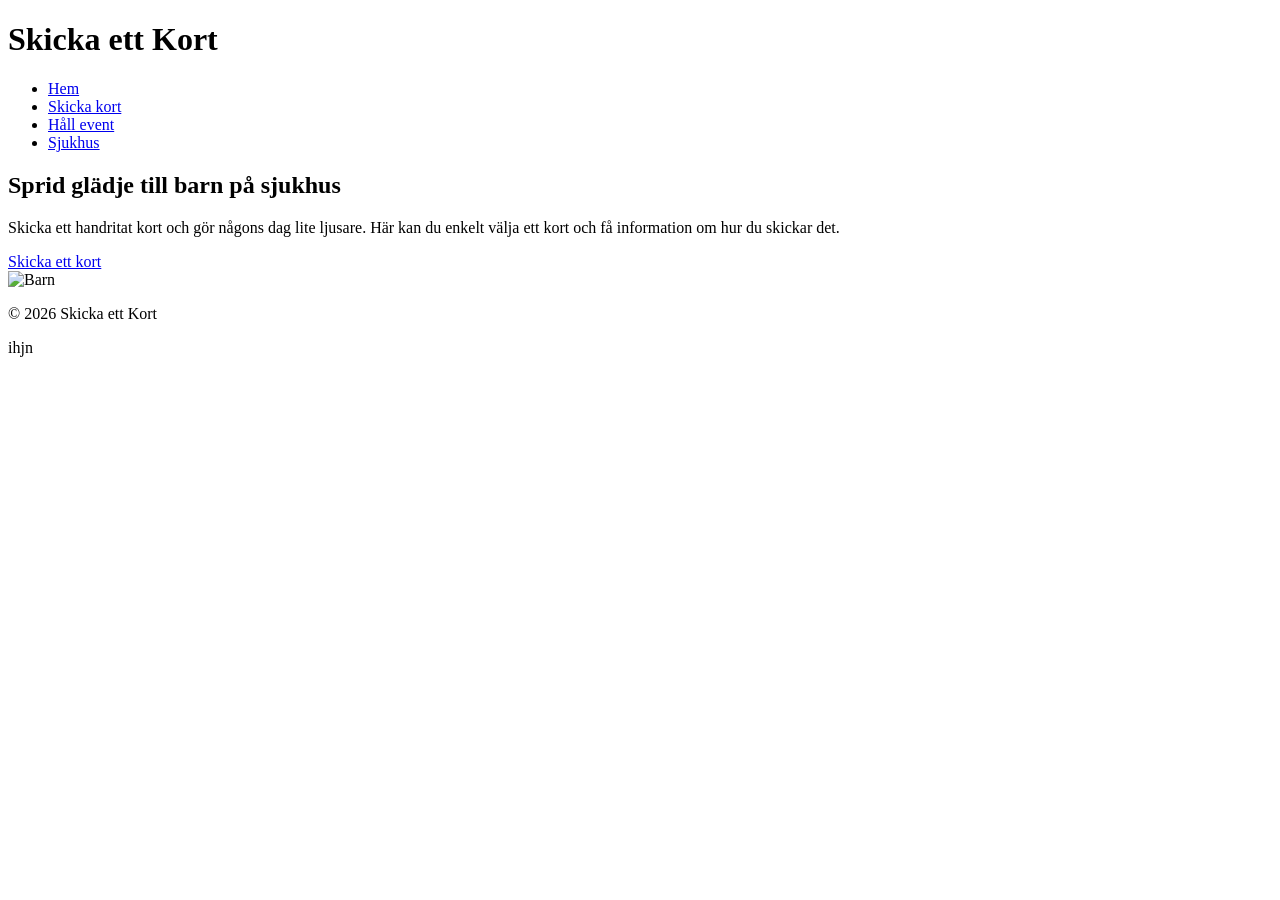
==== index.html @ e262022a "Början Nu har jag börjat skriva kod i index.html" ====
<!DOCTYPE html>
<html lang="sv">
<head>
    <meta charset="UTF-8">
    <meta name="viewport" content="width=device-width, initial-scale=1.0">
    <title>Skicka ett Kort</title>
    <link rel="stylesheet" href="css/style.css">
</head>

<body>

    <!-- HEADER -->
    <header class="header">
        <div class="container header-container">
            <h1 class="logo">Skicka ett Kort</h1>

            <nav>
                <ul class="nav-list">
                    <li><a href="index.html">Hem</a></li>
                    <li><a href="skicka.html">Skicka kort</a></li>
                    <li><a href="event.html">Håll event</a></li>
                    <li><a href="sjukhus.html">Sjukhus</a></li>
                </ul>
            </nav>
        </div>
    </header>

    <!-- HUVUDDEL -->
    <section class="hero">
        <div class="container hero-grid">

            <!-- TEXT -->
            <div class="hero-text">
                <h2>Sprid glädje till barn på sjukhus</h2>
                <p>
                    Skicka ett handritat kort och gör någons dag lite ljusare.
                    Här kan du enkelt välja ett kort och få information om hur du skickar det.
                </p>
                <a href="skicka.html" class="btn">Skicka ett kort</a>
            </div>

            <div class="huvud-image">
                <img src="img/children.jpg" alt="Barn">
            </div>

        </div>
    </section>

    <!-- INFO -->
    <section class="info">
        <div class="container info-grid">

       <!-- Kod för kort 1, 2 och 3 här -->
        </div>
    </section>

    <!-- FOOTER -->
    <footer class="footer">
        <div class="container">
            <p>© 2026 Skicka ett Kort</p>
            <p>ihjn</p>
        </div>
    </footer>

</body>
</html>
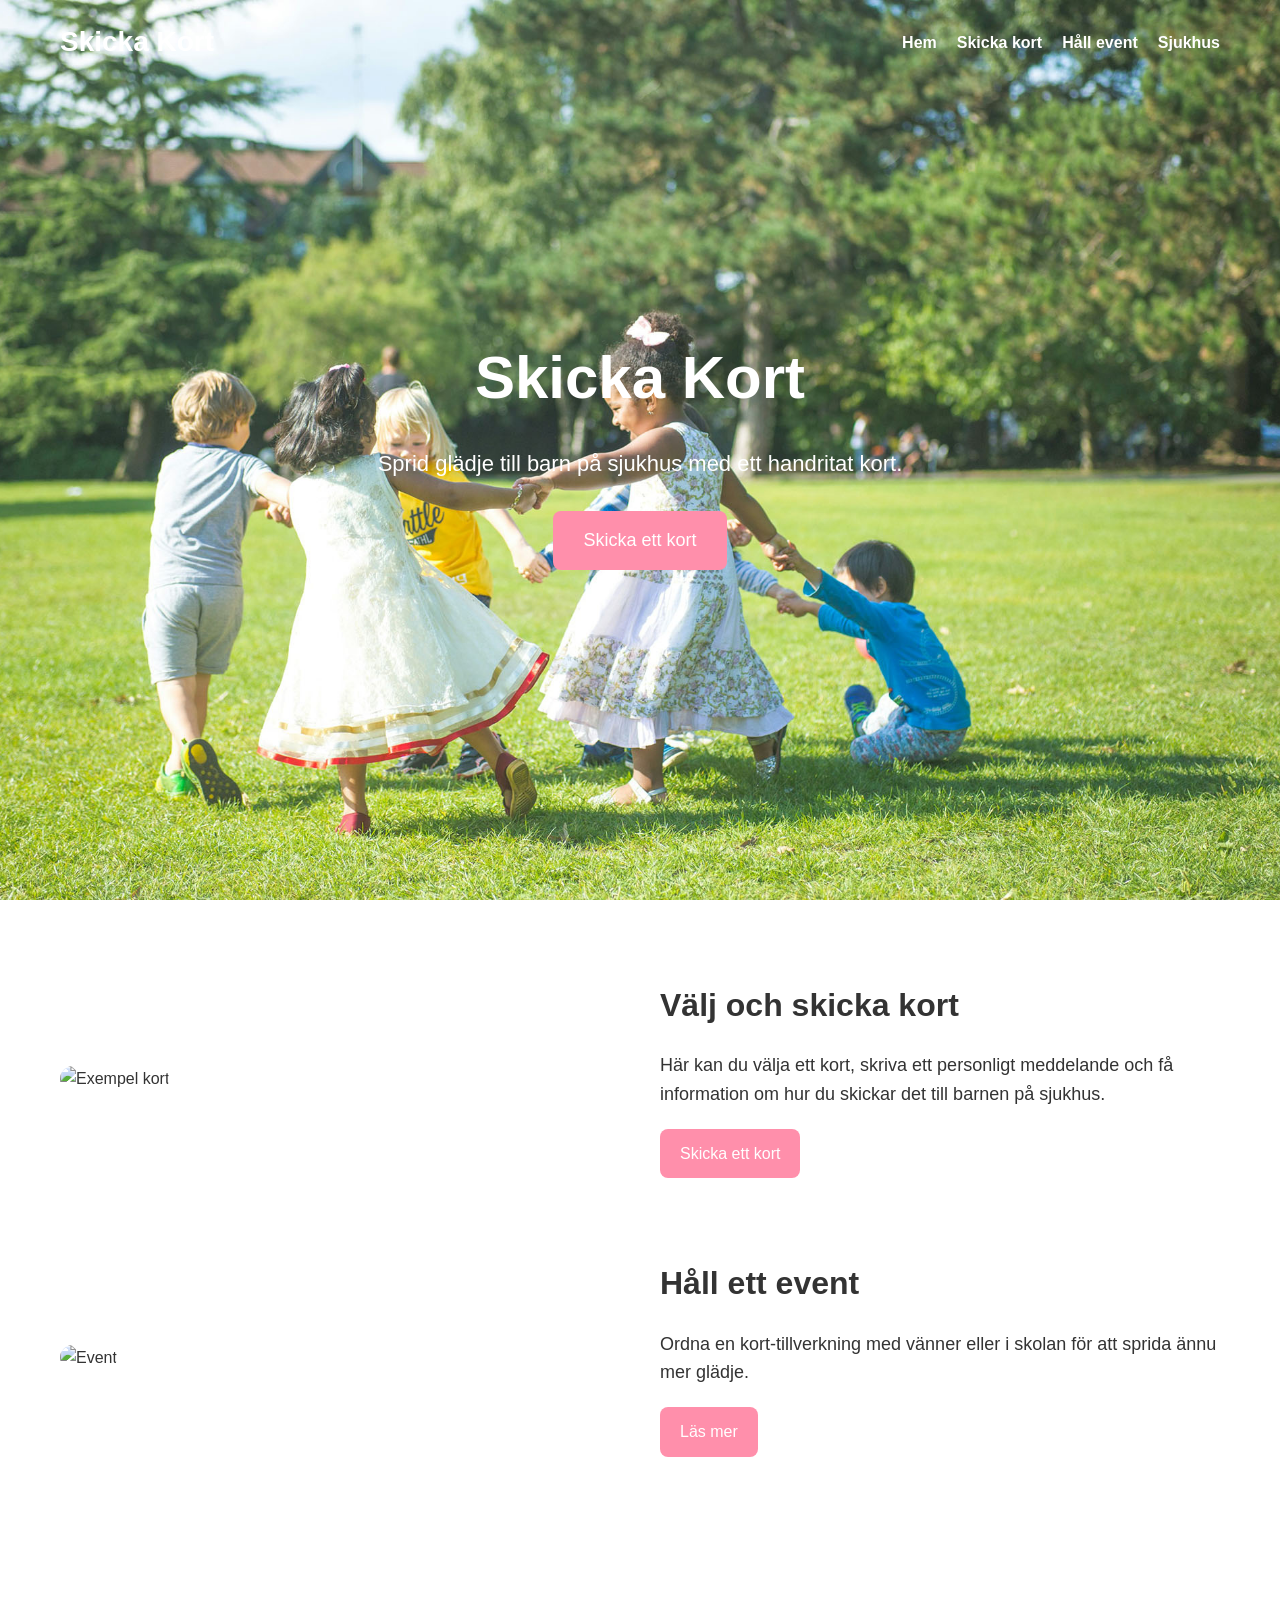
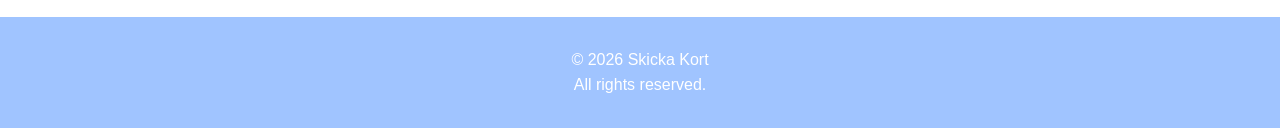
==== commit 5d614964: "Lesson #6" ====
--- a/index.html
+++ b/index.html
@@ -3,17 +3,15 @@
 <head>
     <meta charset="UTF-8">
     <meta name="viewport" content="width=device-width, initial-scale=1.0">
-    <title>Skicka ett Kort</title>
+    <title>Skicka Kort</title>
     <link rel="stylesheet" href="css/style.css">
 </head>
-
 <body>
 
-    <!-- HEADER -->
+    <!-- Header -->
     <header class="header">
         <div class="container header-container">
-            <h1 class="logo">Skicka ett Kort</h1>
-
+            <h1 class="logo">Skicka Kort</h1>
             <nav>
                 <ul class="nav-list">
                     <li><a href="index.html">Hem</a></li>
@@ -25,40 +23,50 @@
         </div>
     </header>
 
-    <!-- HUVUDDEL -->
-    <section class="hero">
-        <div class="container hero-grid">
+    <!-- Huvuddel skärm -->
+    <section class="huvud-fullscreen">
+        <div class="huvud-content">
+            <h2>Skicka Kort</h2>
+            <p>Sprid glädje till barn på sjukhus med ett handritat kort.</p>
+            <a href="skicka.html" class="btn">Skicka ett kort</a>
+        </div>
+    </section>
 
-            <!-- TEXT -->
-            <div class="hero-text">
-                <h2>Sprid glädje till barn på sjukhus</h2>
+    <!-- Content -->
+    <section class="content-section">
+        <div class="container content-grid">
+            <div class="content-image">
+                <img src="img/" alt="Exempel kort">
+            </div>
+            <div class="content-text">
+                <h3>Välj och skicka kort</h3>
                 <p>
-                    Skicka ett handritat kort och gör någons dag lite ljusare.
-                    Här kan du enkelt välja ett kort och få information om hur du skickar det.
+                    Här kan du välja ett kort, skriva ett personligt meddelande och få information om hur du skickar det till barnen på sjukhus.
                 </p>
                 <a href="skicka.html" class="btn">Skicka ett kort</a>
             </div>
+        </div>
 
-            <div class="huvud-image">
-                <img src="img/children.jpg" alt="Barn">
+        <div class="container content-grid reverse">
+            <div class="content-image">
+                <img src="img/" alt="Event">
+                <img src="img/" alt="" class="Shape">
             </div>
-
+            <div class="content-text">
+                <h3>Håll ett event</h3>
+                <p>
+                    Ordna en kort-tillverkning med vänner eller i skolan för att sprida ännu mer glädje.
+                </p>
+                <a href="event.html" class="btn">Läs mer</a>
+            </div>
         </div>
     </section>
 
-    <!-- INFO -->
-    <section class="info">
-        <div class="container info-grid">
-
-       <!-- Kod för kort 1, 2 och 3 här -->
-        </div>
-    </section>
-
-    <!-- FOOTER -->
+    <!-- Footer -->
     <footer class="footer">
         <div class="container">
-            <p>© 2026 Skicka ett Kort</p>
-            <p>ihjn</p>
+            <p>© 2026 Skicka Kort</p>
+            <p>All rights reserved.</p>
         </div>
     </footer>
 
--- a/css/style.css
+++ b/css/style.css
@@ -0,0 +1,176 @@
+/* Färger */
+:root {
+    --primary: #ff8fab;
+    --secondary: #a0c4ff;
+    --light: #f8f9fa;
+    --dark: #333;
+    --white: #ffffff;
+}
+
+* {
+    margin: 0;
+    padding: 0;
+    box-sizing: border-box;
+}
+
+body {
+    font-family: Arial, Helvetica, sans-serif;
+    background-color: var(--light);
+    color: var(--dark);
+    line-height: 1.6;
+}
+
+.container {
+    max-width: 1200px;
+    margin: auto;
+    padding: 0 20px;
+}
+
+/* Header */
+.header {
+    background: transparent;
+    padding: 20px 0;
+    position: absolute;
+    width: 100%;
+    z-index: 100;
+    top: 0;
+}
+
+.header-container {
+    display: flex;
+    justify-content: space-between;
+    align-items: center;
+}
+
+.logo {
+    font-size: 28px;
+    font-weight: bold;
+    color: var(--white);
+}
+
+.nav-list {
+    display: flex;
+    list-style: none;
+    gap: 20px;
+}
+
+.nav-list a {
+    text-decoration: none;
+    color: var(--white);
+    font-weight: bold;
+}
+
+/* Fullskärm */
+.huvud-fullscreen {
+    height: 100vh; /* fills whole screen */
+
+    background-image: url("../img/children.jpg");
+    background-size: cover;      
+    background-position: center; 
+    background-repeat: no-repeat;
+
+    display: flex;
+    justify-content: center;
+    align-items: center;
+    text-align: center;
+
+    position: relative;
+}
+
+.huvud-content h2 {
+    font-size: 60px;
+    color: var(--white);
+    margin-bottom: 20px;
+}
+
+.huvud-content p {
+    font-size: 22px;
+    color: var(--white);
+    margin-bottom: 30px;
+}
+
+.huvud-fullscreen .btn {
+    padding: 15px 30px;
+    font-size: 18px;
+}
+
+/* Ide for former */
+.shape {
+    position: absolute;
+    z-index: 1;
+}
+.shape1 { top: 10%; left: 5%; width: 100px; opacity: 0.5; }
+.shape2 { bottom: 5%; right: 10%; width: 150px; opacity: 0.5; }
+
+/* Content */
+.content-section {
+    background: var(--white);
+    padding: 80px 0;
+}
+
+.content-grid {
+    display: grid;
+    grid-template-columns: 1fr 1fr;
+    align-items: center;
+    gap: 40px;
+    margin-bottom: 80px;
+}
+
+.content-grid.reverse {
+    grid-template-columns: 1fr 1fr;
+}
+
+.content-image {
+    position: relative;
+}
+
+.content-image img {
+    width: 100%;
+    border-radius: 20px;
+}
+
+/* Form bredvid bilderna */
+.decor {
+    position: absolute;
+    top: -20px;
+    left: -20px;
+    width: 50px;
+    opacity: 0.5;
+}
+
+.content-text h3 {
+    font-size: 32px;
+    margin-bottom: 20px;
+}
+
+.content-text p {
+    font-size: 18px;
+    margin-bottom: 20px;
+}
+
+/* Knapp */
+.btn {
+    display: inline-block;
+    background: var(--primary);
+    color: white;
+    padding: 12px 20px;
+    text-decoration: none;
+    border-radius: 8px;
+}
+
+/* Footer */
+.footer {
+    background: var(--secondary);
+    padding: 30px;
+    text-align: center;
+    color: var(--white);
+}
+
+/* Responsiv */
+ (max-width: 768px) {
+    .huvud-content h2 { font-size: 36px; }
+    .huvud-content p { font-size: 16px; }
+    .content-grid { grid-template-columns: 1fr; text-align: center; }
+    .content-grid.reverse { grid-template-columns: 1fr; }
+    .content-text h3 { font-size: 24px; }
+}
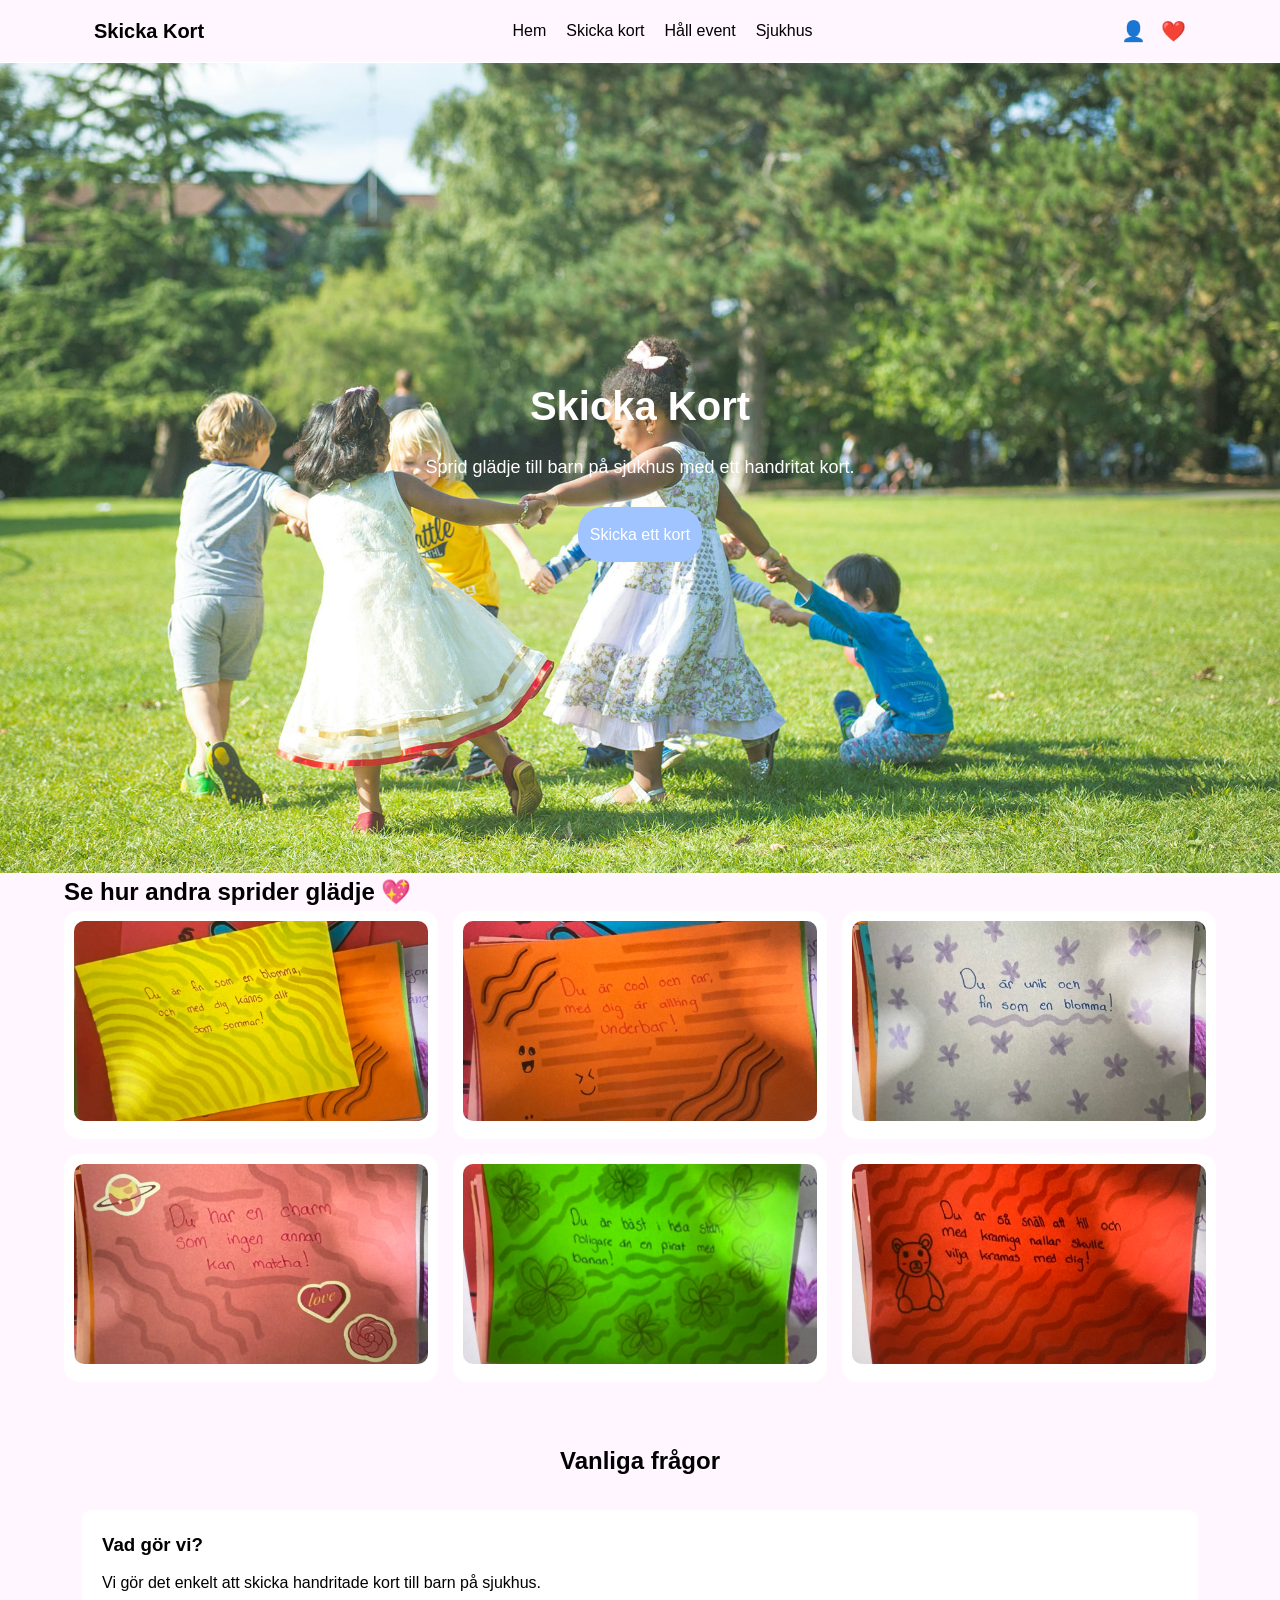
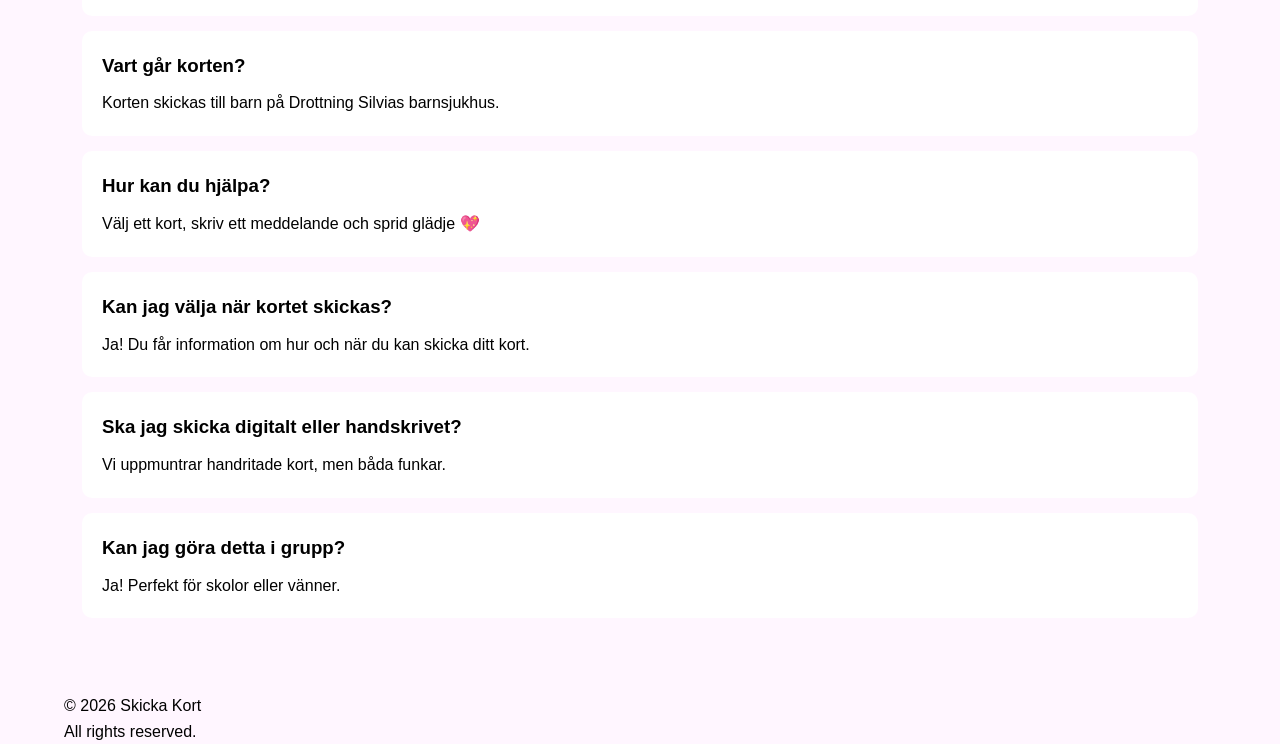
==== commit 5f48d558: "OM1 Lördag Del1 - Skriver om hela css, spelades in på video som ska sedan bifogas i dokumentationen." ====
--- a/index.html
+++ b/index.html
@@ -9,19 +9,30 @@
 <body>
 
     <!-- Header -->
-    <header class="header">
-        <div class="container header-container">
-            <h1 class="logo">Skicka Kort</h1>
-            <nav>
-                <ul class="nav-list">
-                    <li><a href="index.html">Hem</a></li>
-                    <li><a href="skicka.html">Skicka kort</a></li>
-                    <li><a href="event.html">Håll event</a></li>
-                    <li><a href="sjukhus.html">Sjukhus</a></li>
-                </ul>
-            </nav>
+<header class="header">
+    <div class="container header-container">
+
+        <!-- Logo -->
+        <h1 class="logo">Skicka Kort</h1>
+
+        <!-- NAV Mitten -->
+        <nav class="nav-center">
+            <ul class="nav-list">
+                <li><a href="index.html">Hem</a></li>
+                <li><a href="skicka.html">Skicka kort</a></li>
+                <li><a href="event.html">Håll event</a></li>
+                <li><a href="sjukhus.html">Sjukhus</a></li>
+            </ul>
+        </nav>
+
+        <!-- Ikoner på höger -->
+        <div class="nav-icons">
+            <span>👤</span>
+            <span>❤️</span>
         </div>
-    </header>
+
+    </div>
+</header>
 
     <!-- Huvuddel skärm -->
     <section class="huvud-fullscreen">
@@ -32,35 +43,86 @@
         </div>
     </section>
 
-    <!-- Content -->
-    <section class="content-section">
-        <div class="container content-grid">
-            <div class="content-image">
-                <img src="img/" alt="Exempel kort">
+   <!-- Inspiration Kort (från andra) -->
+<section class="inspiration">
+
+    <div class="container">
+        <h2>Se hur andra sprider glädje 💖</h2>
+
+        <div class="inspiration-grid">
+
+            <div class="inspo-card">
+                <img src="img/RIFLEK1.jpeg" alt="Kort 1">
             </div>
-            <div class="content-text">
-                <h3>Välj och skicka kort</h3>
-                <p>
-                    Här kan du välja ett kort, skriva ett personligt meddelande och få information om hur du skickar det till barnen på sjukhus.
-                </p>
-                <a href="skicka.html" class="btn">Skicka ett kort</a>
+
+            <div class="inspo-card">
+                <img src="img/RIFLEK2.jpeg" alt="Kort 2">
             </div>
+
+            <div class="inspo-card">
+                <img src="img/RIFLEK3.jpeg" alt="Kort 3">
+            </div>
+
+            <div class="inspo-card">
+                <img src="img/RIFLEK4.jpeg" alt="Kort 4">
+            </div>
+
+            <div class="inspo-card">
+                <img src="img/RIFLEK5.jpeg" alt="Kort 5">
+            </div>
+
+            <div class="inspo-card">
+                <img src="img/RIFLEK6.jpeg" alt="Kort 6">
+            </div>
+
+        </div>
+    </div>
+
+</section>
+   
+
+<!-- FAQ 0 -->
+<section class="faq">
+
+    <div class="container">
+
+        <h2>Vanliga frågor</h2>
+
+        <!-- FAQ 1 -->
+        <div class="faq-item">
+            <h3>Vad gör vi?</h3>
+            <p>Vi gör det enkelt att skicka handritade kort till barn på sjukhus.</p>
         </div>
 
-        <div class="container content-grid reverse">
-            <div class="content-image">
-                <img src="img/" alt="Event">
-                <img src="img/" alt="" class="Shape">
-            </div>
-            <div class="content-text">
-                <h3>Håll ett event</h3>
-                <p>
-                    Ordna en kort-tillverkning med vänner eller i skolan för att sprida ännu mer glädje.
-                </p>
-                <a href="event.html" class="btn">Läs mer</a>
-            </div>
+        <div class="faq-item">
+            <h3>Vart går korten?</h3>
+            <p>Korten skickas till barn på Drottning Silvias barnsjukhus.</p>
         </div>
-    </section>
+
+        <div class="faq-item">
+            <h3>Hur kan du hjälpa?</h3>
+            <p>Välj ett kort, skriv ett meddelande och sprid glädje 💖</p>
+        </div>
+
+        <!-- FAQ 2 -->
+        <div class="faq-item">
+            <h3>Kan jag välja när kortet skickas?</h3>
+            <p>Ja! Du får information om hur och när du kan skicka ditt kort.</p>
+        </div>
+
+        <div class="faq-item">
+            <h3>Ska jag skicka digitalt eller handskrivet?</h3>
+            <p>Vi uppmuntrar handritade kort, men båda funkar.</p>
+        </div>
+
+        <div class="faq-item">
+            <h3>Kan jag göra detta i grupp?</h3>
+            <p>Ja! Perfekt för skolor eller vänner.</p>
+        </div>
+
+    </div>
+
+</section>
 
     <!-- Footer -->
     <footer class="footer">
--- a/css/style.css
+++ b/css/style.css
@@ -1,176 +1,208 @@
-/* Färger */
 :root {
     --primary: #ff8fab;
     --secondary: #a0c4ff;
-    --light: #f8f9fa;
-    --dark: #333;
-    --white: #ffffff;
-}
-
+    --background: #fff6ff;
+    --mobile: white;
+    --text: black;
+    --soft: #f8f8f8;
+}
 * {
     margin: 0;
     padding: 0;
     box-sizing: border-box;
 }
-
 body {
-    font-family: Arial, Helvetica, sans-serif;
-    background-color: var(--light);
-    color: var(--dark);
+    font-family:'Segoe UI', Tahoma, Geneva, Verdana, sans-serif;
+    background:var(--background);
+    color:var(--text);
     line-height: 1.6;
 }
-
 .container {
+    width: 90%;
     max-width: 1200px;
     margin: auto;
-    padding: 0 20px;
-}
-
-/* Header */
+}
+
+/* HEADER/NAV ALLA SIDOR*/
 .header {
-    background: transparent;
-    padding: 20px 0;
-    position: absolute;
-    width: 100%;
+    background:var(--white);
+    border-bottom: 1px solid white;
+    position: sticky;
+    top: 0;
     z-index: 100;
-    top: 0;
-}
-
+}
 .header-container {
-    display: flex;
-    justify-content: space-between;
+    display: grid;
+    grid-template-columns: 1fr 2fr 1fr;
     align-items: center;
-}
-
-.logo {
-    font-size: 28px;
+    padding: 15px 0;
+}
+.logo{
+    font-size: 20px;
     font-weight: bold;
-    color: var(--white);
-}
-
+}
+ 
+/* NAV (MITTEN) */
+.nav-center {
+    text-align: center;
+}
 .nav-list {
     display: flex;
+    justify-content: center;
+    gap: 20px;
     list-style: none;
-    gap: 20px;
-}
-
+}
 .nav-list a {
     text-decoration: none;
-    color: var(--white);
-    font-weight: bold;
-}
-
-/* Fullskärm */
+    color: var(--text);
+    font-weight: 500;
+}
+
+/* IKONER (HÖGER) */
+.nav-icons {
+    display: flex;
+    justify-content: flex-end;
+    gap: 15px;
+    font-size: 20px;
+    cursor: pointer;
+}
+
+/* INDEX.HTML - HUVUD */
 .huvud-fullscreen {
-    height: 100vh; /* fills whole screen */
-
+    position: relative;
+    height: 90vh;
     background-image: url("../img/children.jpg");
-    background-size: cover;      
-    background-position: center; 
-    background-repeat: no-repeat;
-
+    background-size: cover;
+    background-position: center;
     display: flex;
     justify-content: center;
     align-items: center;
     text-align: center;
-
+    color: white;
+}
+.overlay {
+    position: absolute;
+    height: 100%;
+    width: 100%;
+    background: rgba;
+}
+.huvud-content {
     position: relative;
-}
-
+    z-index: 2;
+}
 .huvud-content h2 {
-    font-size: 60px;
-    color: var(--white);
-    margin-bottom: 20px;
-}
-
+    font-size: 40px;
+    margin-bottom: 15px;
+}
 .huvud-content p {
-    font-size: 22px;
-    color: var(--white);
+    font-size: 18px;
+    margin-bottom: 25px;
+}
+
+/* KNAPP FÖR ALLA SIDOR */
+.btn {
+    background: var(--secondary);
+    color: white;
+    padding: 15px 12px;
+    border-radius: 25px;
+    text-decoration: none;
+    display: inline-block;
+    border: none;
+    cursor: pointer;
+}
+
+/* INSPIRATION GRID (3X2) */
+.inspiration-grid {
+    display: grid;
+    grid-template-columns: repeat(3, 1fr);
+    gap: 15px;
+}
+.inspo-card {
+    background: white;
+    padding: 10px;
+    border-radius: 15px;
+    overflow: hidden;
+}
+.inspo-card img {
+    width: 100%;
+    height: 200px;
+    object-fit: cover;
+    border-radius: 10px;
+}
+
+/* INFO SEKTION */
+.info-sektion {
+    padding: 60px 20px;
+    background: var(--background);
+}
+.info-grid {
+    display: grid;
+    gap: 20px;
+}
+.info-box {
+    background: white;
+    padding: 25px;
+    border-radius: 15px;
+    text-align: center
+}
+.info-box h3{
+    margin-bottom: 10px;
+}
+
+/* FAQ */
+.faq {
+    padding: 60px 20px;
+}
+.faq h2 {
+    text-align: center;
     margin-bottom: 30px;
 }
-
-.huvud-fullscreen .btn {
+.faq-item {
+    background: white;
+    padding: 20px;
+    border-radius: 10px;
+    margin-bottom: 15px;
+}
+.faq-item h3 {
+    margin-bottom: 10px;
+}
+
+/* BODY & SIDA BAKGRUND */
+.body {
+    background: #e6f5e6;
+    font-family: Arial, Helvetica, sans-serif;
+    margin: 0;
+}
+
+/* HEADER/NAV */
+.header {
+    background: var(--white);
+    margin-bottom: 1px solid white;
+    position: sticky;
+    top: 0;
+    z-index: 100;
+}
+.header-container {
+    display: flex;
+    align-items: center;
+    justify-content: space-between;
     padding: 15px 30px;
-    font-size: 18px;
-}
-
-/* Ide for former */
-.shape {
-    position: absolute;
-    z-index: 1;
-}
-.shape1 { top: 10%; left: 5%; width: 100px; opacity: 0.5; }
-.shape2 { bottom: 5%; right: 10%; width: 150px; opacity: 0.5; }
-
-/* Content */
-.content-section {
-    background: var(--white);
-    padding: 80px 0;
-}
-
-.content-grid {
-    display: grid;
-    grid-template-columns: 1fr 1fr;
-    align-items: center;
-    gap: 40px;
-    margin-bottom: 80px;
-}
-
-.content-grid.reverse {
-    grid-template-columns: 1fr 1fr;
-}
-
-.content-image {
-    position: relative;
-}
-
-.content-image img {
-    width: 100%;
-    border-radius: 20px;
-}
-
-/* Form bredvid bilderna */
-.decor {
-    position: absolute;
-    top: -20px;
-    left: -20px;
-    width: 50px;
-    opacity: 0.5;
-}
-
-.content-text h3 {
-    font-size: 32px;
-    margin-bottom: 20px;
-}
-
-.content-text p {
-    font-size: 18px;
-    margin-bottom: 20px;
-}
-
-/* Knapp */
-.btn {
-    display: inline-block;
-    background: var(--primary);
-    color: white;
-    padding: 12px 20px;
-    text-decoration: none;
-    border-radius: 8px;
-}
-
-/* Footer */
-.footer {
-    background: var(--secondary);
-    padding: 30px;
-    text-align: center;
-    color: var(--white);
-}
-
-/* Responsiv */
- (max-width: 768px) {
-    .huvud-content h2 { font-size: 36px; }
-    .huvud-content p { font-size: 16px; }
-    .content-grid { grid-template-columns: 1fr; text-align: center; }
-    .content-grid.reverse { grid-template-columns: 1fr; }
-    .content-text h3 { font-size: 24px; }
+}
+.logo {
+    font-size: 20px;
+    font-weight: bold;
+}
+.nav-center {
+    flex: 1;
+    text-align: center;
+}
+.nav-list {
+    display:inline-flex;
+    gap: 20px;
+    list-style: none;
+    padding: 0;
+    margin: 0;
+}
+.nav-list a {
+    
 }
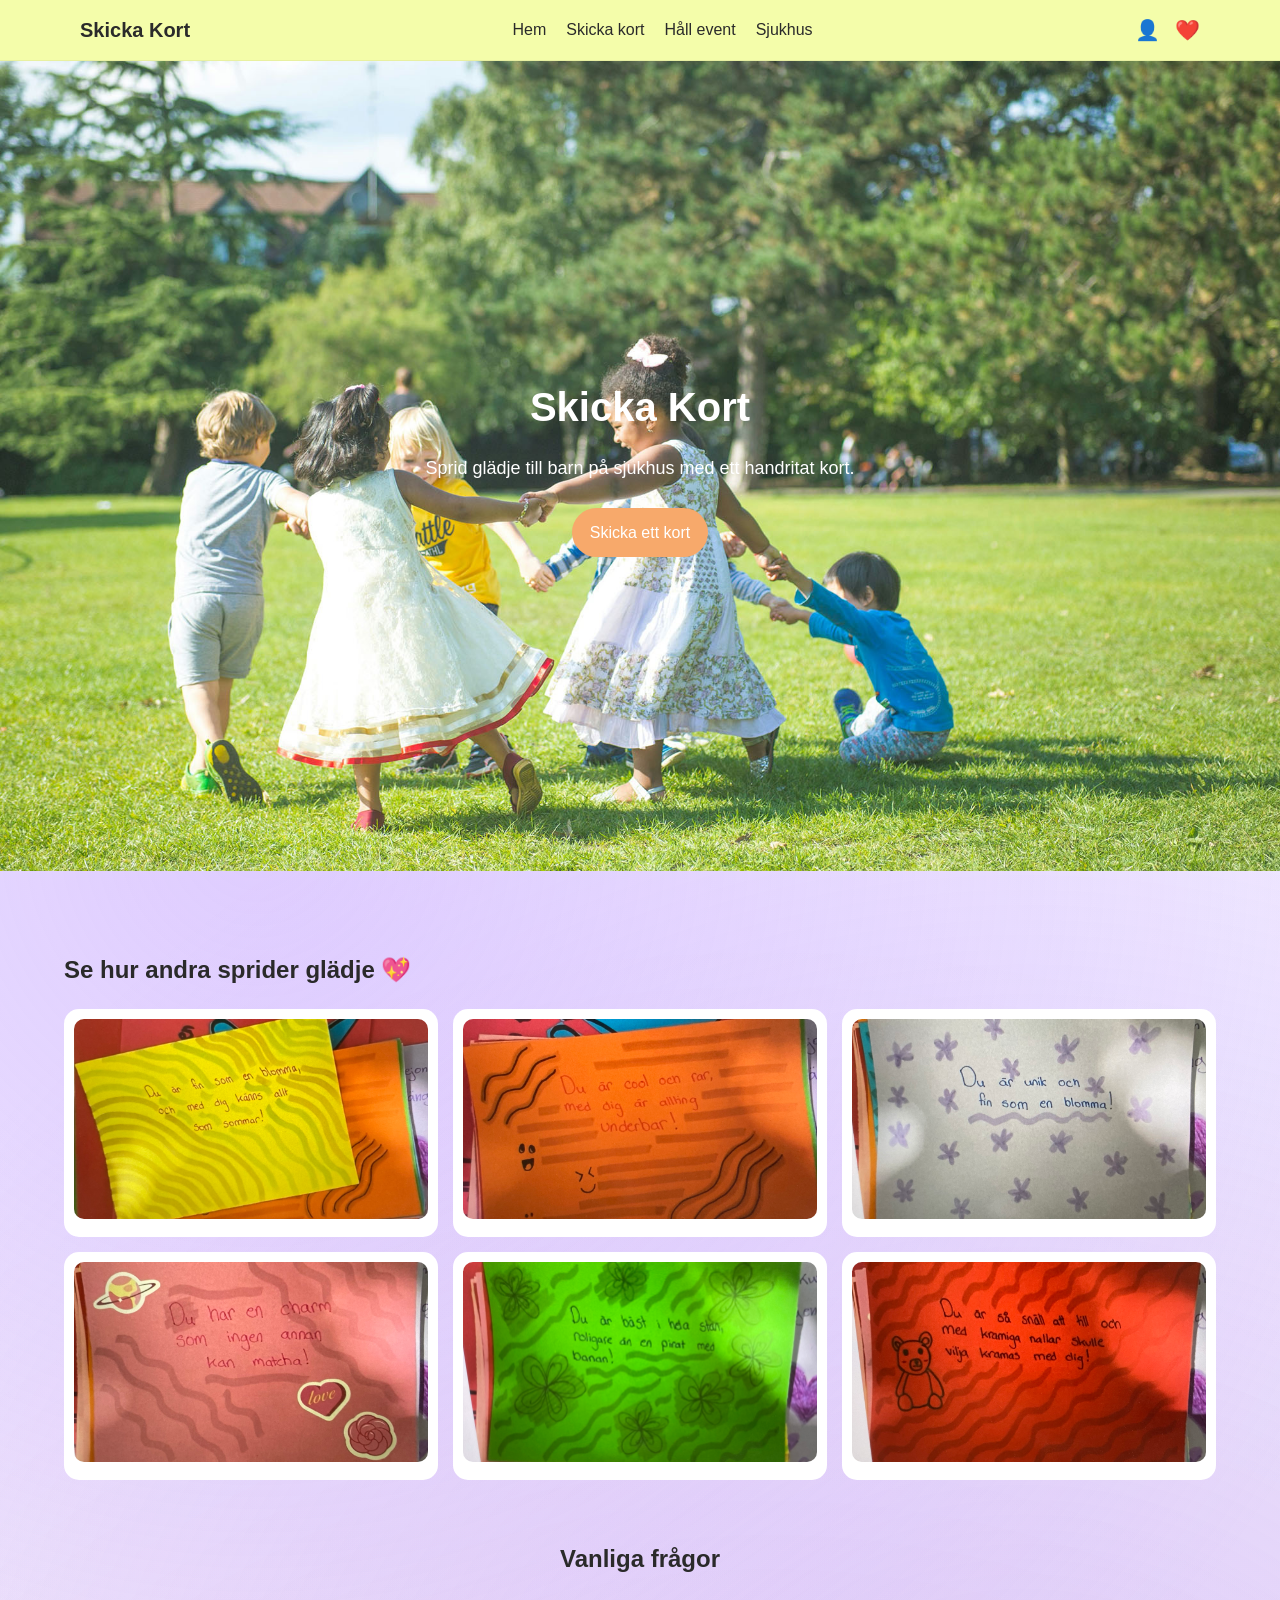
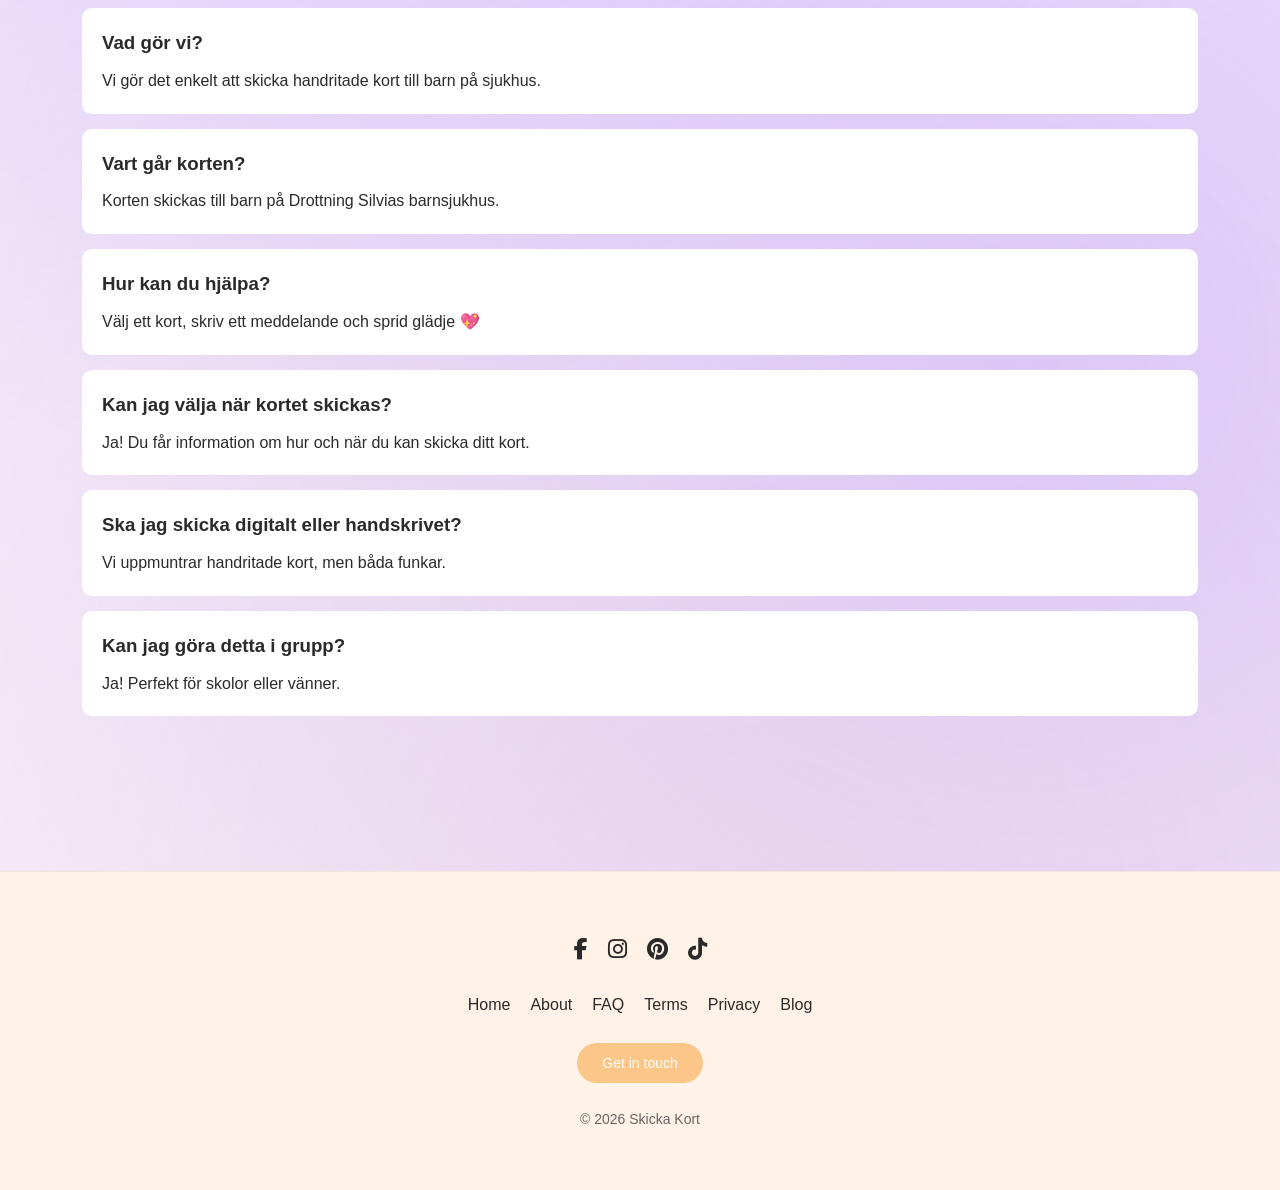
==== commit 851b7d9a: "Lördag Del 3" ====
--- a/index.html
+++ b/index.html
@@ -5,13 +5,13 @@
     <meta name="viewport" content="width=device-width, initial-scale=1.0">
     <title>Skicka Kort</title>
     <link rel="stylesheet" href="css/style.css">
+     <link rel="stylesheet" href="https://cdnjs.cloudflare.com/ajax/libs/font-awesome/6.5.0/css/all.min.css">
 </head>
 <body>
 
     <!-- Header -->
 <header class="header">
     <div class="container header-container">
-
         <!-- Logo -->
         <h1 class="logo">Skicka Kort</h1>
 
@@ -31,6 +31,12 @@
             <span>❤️</span>
         </div>
 
+        <div class="dropdown-menu">
+            <a href= "#">Skickade Kort</a>
+            <a href= "#">Inställningar</a>
+            <a href= "#">Tema</a>
+            <a href= "#">Kontakt</a>
+        </div>
     </div>
 </header>
 
@@ -124,13 +130,34 @@
 
 </section>
 
-    <!-- Footer -->
-    <footer class="footer">
-        <div class="container">
-            <p>© 2026 Skicka Kort</p>
-            <p>All rights reserved.</p>
-        </div>
-    </footer>
+<!-- Footer -->
+<footer class="footer">
+  <div class="container footer-container">
 
+    <div class="footer-social">
+      <a href="#"><i class="fa-brands fa-facebook-f"></i></a>
+      <a href="#"><i class="fa-brands fa-instagram"></i></a>
+      <a href="#"><i class="fa-brands fa-pinterest"></i></a>
+      <a href="#"><i class="fa-brands fa-tiktok"></i></a>
+    </div>
+
+    <div class="footer-links">
+      <span>Home</span>
+      <span>About</span>
+      <span>FAQ</span>
+      <span>Terms</span>
+      <span>Privacy</span>
+      <span>Blog</span>
+    </div>
+
+    <div class="footer-contact">
+      <button class="footer-btn">Get in touch</button>
+    </div>
+
+    <p class="footer-copy">© 2026 Skicka Kort</p>
+
+  </div>
+</footer>
+<script src="js/script.js"></script>
 </body>
 </html>
--- a/css/style.css
+++ b/css/style.css
@@ -1,208 +1,672 @@
 :root {
-    --primary: #ff8fab;
-    --secondary: #a0c4ff;
-    --background: #fff6ff;
-    --mobile: white;
-    --text: black;
-    --soft: #f8f8f8;
-}
+  --primary: #f7a96b; /* soft orange */
+  --secondary: #fbc687; /* pastel orange */
+  --background-top: #f6e2c8; /* creamy beige */
+  --background-bottom: #e7b7c4; /* soft pink */
+  --white: #ffffff;
+  --card: rgba(255,255,255,0.7);
+  --glass: rgba(244, 253, 170);
+  --text: #2a2a2a;
+  --muted: #6b6b6b;
+}
+
 * {
-    margin: 0;
-    padding: 0;
-    box-sizing: border-box;
-}
-body {
-    font-family:'Segoe UI', Tahoma, Geneva, Verdana, sans-serif;
-    background:var(--background);
-    color:var(--text);
-    line-height: 1.6;
-}
+  margin: 0;
+  padding: 0;
+  box-sizing: border-box;
+}
+
 .container {
-    width: 90%;
-    max-width: 1200px;
-    margin: auto;
+  width: 90%;
+  max-width: 1200px;
+  margin: auto;
 }
 
 /* HEADER/NAV ALLA SIDOR*/
 .header {
-    background:var(--white);
-    border-bottom: 1px solid white;
-    position: sticky;
-    top: 0;
-    z-index: 100;
-}
+  position: sticky;
+  top: 0;
+  z-index: 100;
+  background: var(--glass);
+  backdrop-filter: blur(15px);
+  border-bottom: 1px solid rgba(0,0,0,0.05);
+}
+
 .header-container {
-    display: grid;
-    grid-template-columns: 1fr 2fr 1fr;
-    align-items: center;
-    padding: 15px 0;
-}
-.logo{
-    font-size: 20px;
-    font-weight: bold;
-}
- 
+  display: flex;
+  justify-content: space-between;
+  align-items: center;
+  padding: 14px 16px;
+}
+
+.logo {
+  font-size: 20px;
+  font-weight: bold;
+}
+
 /* NAV (MITTEN) */
 .nav-center {
-    text-align: center;
-}
+  text-align: center;
+}
+
 .nav-list {
-    display: flex;
-    justify-content: center;
-    gap: 20px;
-    list-style: none;
-}
+  display: flex;
+  justify-content: center;
+  gap: 20px;
+  list-style: none;
+}
+
 .nav-list a {
-    text-decoration: none;
-    color: var(--text);
-    font-weight: 500;
+  text-decoration: none;
+  color: var(--text);
+  font-weight: 500;
 }
 
 /* IKONER (HÖGER) */
 .nav-icons {
-    display: flex;
-    justify-content: flex-end;
-    gap: 15px;
-    font-size: 20px;
-    cursor: pointer;
+  display: flex;
+  justify-content: flex-end;
+  gap: 15px;
+  font-size: 20px;
+  cursor: pointer;
 }
 
 /* INDEX.HTML - HUVUD */
 .huvud-fullscreen {
-    position: relative;
-    height: 90vh;
-    background-image: url("../img/children.jpg");
-    background-size: cover;
-    background-position: center;
-    display: flex;
-    justify-content: center;
-    align-items: center;
-    text-align: center;
-    color: white;
-}
-.overlay {
-    position: absolute;
-    height: 100%;
-    width: 100%;
-    background: rgba;
-}
+  position: relative;
+  height: 90vh;
+  background-image: url("../img/children.jpg");
+  background-size: cover;
+  background-position: center;
+  display: flex;
+  justify-content: center;
+  align-items: center;
+  text-align: center;
+  color: white;
+  margin-bottom: 80px;
+}
+
 .huvud-content {
-    position: relative;
-    z-index: 2;
-}
+  position: relative;
+  z-index: 2;
+}
+
 .huvud-content h2 {
-    font-size: 40px;
-    margin-bottom: 15px;
-}
+  font-size: 40px;
+  margin-bottom: 15px;
+}
+
 .huvud-content p {
-    font-size: 18px;
-    margin-bottom: 25px;
+  font-size: 18px;
+  margin-bottom: 25px;
 }
 
 /* KNAPP FÖR ALLA SIDOR */
 .btn {
-    background: var(--secondary);
-    color: white;
-    padding: 15px 12px;
-    border-radius: 25px;
-    text-decoration: none;
-    display: inline-block;
-    border: none;
-    cursor: pointer;
+  background: var(--primary);
+  color: white;
+  padding: 12px 18px;
+  border-radius: 999px;
+  border: none;
+  cursor: pointer;
+  text-decoration: none;
+  display: inline-block;
 }
 
 /* INSPIRATION GRID (3X2) */
 .inspiration-grid {
-    display: grid;
-    grid-template-columns: repeat(3, 1fr);
-    gap: 15px;
-}
+  display: grid;
+  grid-template-columns: repeat(3, 1fr);
+  gap: 15px;
+  margin-top: 20px;
+}
+
+.inspiration-section {
+  padding: 60px 0;
+}
+
+.inspiration-section h2 {
+  margin-bottom: 30px;
+}
+
 .inspo-card {
-    background: white;
-    padding: 10px;
-    border-radius: 15px;
-    overflow: hidden;
-}
+  background: white;
+  padding: 10px;
+  border-radius: 15px;
+  overflow: hidden;
+}
+
 .inspo-card img {
-    width: 100%;
-    height: 200px;
-    object-fit: cover;
-    border-radius: 10px;
+  width: 100%;
+  height: 200px;
+  object-fit: cover;
+  border-radius: 10px;
 }
 
 /* INFO SEKTION */
 .info-sektion {
-    padding: 60px 20px;
-    background: var(--background);
-}
+  background: var(--section-alt);
+  border-radius: 40px;
+  margin: 0 20px 60px;
+}
+
+.info-sektion h2 {
+  text-align: center;
+  font-size: 32px;
+  margin-bottom: 40px;
+  background: var(--gradient);
+  -webkit-background-clip: text;
+  -webkit-text-fill-color: transparent;
+}
+
 .info-grid {
-    display: grid;
-    gap: 20px;
-}
+  display: grid;
+  gap: 20px;
+}
+
 .info-box {
-    background: white;
-    padding: 25px;
-    border-radius: 15px;
-    text-align: center
-}
-.info-box h3{
-    margin-bottom: 10px;
+  background: white;
+  padding: 25px;
+  border-radius: 15px;
+  text-align: center
+}
+
+.info-box h3 {
+  margin-bottom: 10px;
 }
 
 /* FAQ */
 .faq {
-    padding: 60px 20px;
-}
+  padding: 60px 20px;
+}
+
 .faq h2 {
-    text-align: center;
-    margin-bottom: 30px;
-}
+  text-align: center;
+  margin-bottom: 30px;
+}
+
 .faq-item {
-    background: white;
-    padding: 20px;
-    border-radius: 10px;
-    margin-bottom: 15px;
-}
+  background: white;
+  padding: 20px;
+  border-radius: 10px;
+  margin-bottom: 15px;
+}
+
 .faq-item h3 {
-    margin-bottom: 10px;
+  margin-bottom: 10px;
 }
 
 /* BODY & SIDA BAKGRUND */
-.body {
-    background: #e6f5e6;
-    font-family: Arial, Helvetica, sans-serif;
-    margin: 0;
-}
-
-/* HEADER/NAV */
-.header {
-    background: var(--white);
-    margin-bottom: 1px solid white;
-    position: sticky;
-    top: 0;
-    z-index: 100;
-}
-.header-container {
-    display: flex;
+body {
+  font-family: 'Segoe UI', Tahoma, Geneva, Verdana, sans-serif;
+  background: radial-gradient(circle at 20% 30%, rgba(190, 150, 255, 0.40), transparent 55%),
+              radial-gradient(circle at 80% 70%, rgba(170, 130, 255, 0.35), transparent 60%),
+              radial-gradient(circle at 60% 90%, rgba(255, 190, 140, 0.18), transparent 60%),
+              linear-gradient(180deg, #f3efff 0%, #f7f3ff 100%);
+  color: var(--text);
+  line-height: 1.6;
+}
+
+/* HUVUD PAGE HEADER */
+.page-header {
+  position: relative;
+  height: 50vh;
+  background-image: url("../img/children.jpg");
+  background-size: cover;
+  background-position: center;
+  display: flex;
+  flex-direction: column;
+  justify-content: center;
+  align-items: center;
+  text-align: center;
+  color: white;
+  padding: 20px;
+}
+
+.page-header::before {
+  animation: slowZoom 20s ease-in-out infinite alternate;
+}
+
+@keyframes slowZoom {
+  from { transform: scale(1.05); }
+  to { transform: scale(1.15); }
+}
+
+.page-header h2,
+.page-header p {
+  position: relative;
+  z-index: 2;
+}
+
+.page-header h2 {
+  margin-bottom: 10px;
+}
+
+/* STEG SYSTEM */
+.step {
+  background: var(--white);
+  padding: 25px;
+  border-radius: 15px;
+  margin-top: 30px;
+  box-shadow: 0 10px 25px rgba(0,0,0,0.05);
+}
+
+#step1 {
+  background: rgba(85, 54, 133);
+  border-radius: 20px;
+  padding: 25px;
+}
+
+#step1 .card {
+  background: white;
+  border-radius: 12px;
+}
+
+#step2 {
+  background: rgba(85, 54, 133);
+  border-radius: 20px;
+  padding: 25px;
+}
+
+#step1,
+#step2 {
+  color: white;
+}
+
+.step h2 {
+  margin-bottom: 15px;
+}
+
+/* VÄLJA KORT STEG */
+.card-grid {
+  display: grid;
+  grid-template-columns: repeat(3, 1fr);
+  gap: 15px;
+}
+
+.card {
+  background: var(--white);
+  border-radius: 12px;
+  padding: 10px;
+  box-shadow: 0 8px 20px rgba(0,0,0,0.06);
+  transition: all 0.25s ease;
+}
+
+.card:hover {
+  transform: translateY(-6px) scale(1.03);
+  box-shadow: 0 15px 35px rgba(0,0,0,0.12);
+}
+
+.card img {
+  width: 100%;
+  border-radius: 8px;
+}
+
+.card:active {
+  border: 2px solid var(--primary);
+}
+
+/* tablet */
+@media (min-width: 600px) {
+  .card-grid {
+    grid-template-columns: repeat(2, 1fr);
+  }
+}
+
+/* desktop */
+@media (min-width: 900px) {
+  .card-grid {
+    grid-template-columns: repeat(3, 1fr);
+  }
+}
+
+/* STEG 2 - MEDDELANDE BOX */
+.message-box {
+  display: flex;
+  flex-direction: row;
+  gap: 20px;
+  align-items: flex-start;
+  max-width: 900px;
+  margin: 0 auto;
+}
+
+.message-box select {
+  padding: 10px;
+  border-radius: 10px;
+}
+
+.message-box textarea {
+  width: 400px;
+  height: 250px;
+  padding: 15px;
+  border-radius: 10px;
+  border: 1px solid white;
+  resize: none;
+}
+
+/* STEG 2 - BILD PÅ HÖGER*/
+.message-image {
+  width: 100%;
+  max-width: none;
+  height: 300px;
+  object-fit: cover;
+  border-radius: 0;
+}
+
+/* SKICKA KNAPP */
+#send-button {
+  display: block;
+  width: 80%;
+  max-width: 900px;
+  height: 80px;
+  margin: 20px auto;
+  background: rgba(244, 253, 170);
+  color: white;
+  font-size: 24px;
+  font-weight: bold;
+  border-radius: 10px;
+  cursor: pointer;
+  transition: 0.2s;
+}
+
+#send-button:hover {
+  background: rgba(244, 253, 170);
+}
+
+/* FOOTER */
+.footer {
+  margin-top: 80px;
+  padding: 60px 20px;
+  text-align: center;
+  position: sticky;
+  background: rgba(255, 242, 230);
+  backdrop-filter: blur(15px);
+  border-top: 1px solid rgba(0,0,0,0.05);
+}
+
+.footer-container {
+  display: flex;
+  flex-direction: column;
+  align-items: center;
+  gap: 25px;
+}
+
+.footer-social {
+  display: flex;
+  gap: 20px;
+  font-size: 22px;
+}
+
+.footer-social a {
+  text-decoration: none;
+  color: var(--text);
+  transition: 0.2s;
+}
+
+.footer-social a:hover {
+  transform: scale(1.2);
+}
+
+.footer-links {
+  display: flex;
+  gap: 20px;
+  flex-wrap: wrap;
+  justify-content: center;
+  font-weight: 500;
+}
+
+.footer-btn {
+  padding: 12px 25px;
+  border-radius: 25px;
+  border: none;
+  background: var(--secondary);
+  color: white;
+  cursor: pointer;
+  font-size: 14px;
+}
+
+.footer-copy {
+  font-size: 14px;
+  opacity: 0.7;
+}
+
+.footer {
+  margin-top: 80px;
+}
+
+/* SJUKHUS SECTION */
+.sjukhus {
+  padding: 40px 0;
+}
+
+.sjukhus-grid {
+  width: 100%;
+  max-width: 1200px;
+  margin: 0 auto;
+}
+
+.sjukhus-card {
+  background: var(--white);
+  border-radius: 20px;
+  overflow: hidden;
+  display: flex;
+  flex-direction: column;
+  transition: 0.3s ease;
+  box-shadow: 0 8px 20px rgba(0,0,0,0.05);
+}
+
+.sjukhus-card:hover {
+  transform: translateY(-5px);
+  box-shadow: 0 12px 25px rgba(0,0,0,0.1);
+}
+
+.sjukhus-card img {
+  width: 100%;
+  height: 200px;
+  object-fit: cover;
+}
+
+.sjukhus-card h3 {
+  font-size: 20px;
+  margin: 15px;
+}
+
+.sjukhus-card p {
+  margin: 0 15px 15px 15px;
+  color: #555;
+}
+
+/* DROPDOWN MENU */
+.dropdown-menu {
+  position: fixed;
+  top: 0;
+  right: -320px;
+  width: 260px;
+  height: 100vh;
+  background: var(--white);
+  color: var(--text);
+  display: flex;
+  flex-direction: column;
+  padding: 80px 20px;
+  gap: 15px;
+  transition: right 0.3s ease;
+  z-index: 200;
+  box-shadow: -10px 0 25px rgba(0,0,0,0.15);
+}
+
+.dropdown-menu.active {
+  right: 0;
+}
+
+.dropdown-menu a {
+  color: var(--text);
+  text-decoration: none;
+  padding: 10px;
+  border-radius: 8px;
+}
+
+.dropdown-menu a:hover {
+  background: var(--soft);
+}
+
+.fade-layer {
+  position: fixed;
+  inset: 0;
+  background: rgba(0,0,0,0.25);
+  display: none;
+  z-index: 150;
+}
+
+.fade-layer.active {
+  display: block;
+}
+
+.extra-info {
+  padding: 60px 20px;
+  background: rgba(244, 253, 170);
+  width: 100%;
+  margin: 40px 0;
+  border-radius: 0;
+}
+
+.extra-info h3 {
+  margin-bottom: 15px;
+}
+
+.extra-info ol {
+  padding-left: 20px;
+  line-height: 1.8;
+}
+
+/* MOBILE */
+@media (max-width: 768px) {
+  .nav-list {
+    display: none;
+  }
+
+  .dropdown-menu {
+    top: 60px;
+    right: 10px;
+    width: 200px;
+  }
+}
+
+/* EVENT INTRO */
+.event-intro {
+  display: flex;
+  flex-direction: column;
+  gap: 40px;
+  padding: 60px 20px;
+}
+
+.event-text {
+  max-width: 500px;
+  margin-left: 40px;
+}
+
+.event-text h3 {
+  font-size: 26px;
+  margin-bottom: 15px;
+}
+
+.event-text p {
+  margin-bottom: 12px;
+  color: #444;
+  line-height: 1.6;
+}
+
+.event-image {
+  flex: 1;
+  display: flex;
+  justify-content: center;
+}
+
+.event-image img {
+  width: 100%;
+  max-width: 520px;
+  border-radius: 15px;
+  background: white;
+  padding: 10px;
+  border-radius: 15px;
+  overflow: hidden;
+}
+
+@media (min-width: 768px) {
+  .event-intro {
+    flex-direction: row;
     align-items: center;
-    justify-content: space-between;
-    padding: 15px 30px;
-}
-.logo {
-    font-size: 20px;
-    font-weight: bold;
-}
-.nav-center {
-    flex: 1;
-    text-align: center;
-}
-.nav-list {
-    display:inline-flex;
-    gap: 20px;
-    list-style: none;
-    padding: 0;
-    margin: 0;
-}
-.nav-list a {
-    
+  }
+}
+
+/* CARDS */
+.info-card,
+.info-kort {
+  background: var(--white);
+  padding: 25px;
+  border-radius: 15px;
+  box-shadow: 0 6px 15px rgba(0,0,0,0.05);
+  transition: 0.2s;
+}
+
+.info-card:hover,
+.info-kort:hover {
+  transform: translateY(-3px);
+}
+
+.info-card h3,
+.info-kort h3 {
+  margin-bottom: 10px;
+  font-size: 18px;
+}
+
+.info-card ul,
+.info-kort ul,
+.info-card ol {
+  padding-left: 18px;
+  line-height: 1.6;
+}
+
+.sjukhus {
+  padding: 60px 20px;
+  margin-top: 40px;
+}
+
+.sjukhus-grid {
+  display: grid;
+  grid-template-columns: 1fr;
+  gap: 25px;
+}
+
+.sjukhus-card {
+  max-width: 400px;
+  margin: 0 auto;
+}
+
+@media (min-width: 768px) {
+  .sjukhus-grid {
+    grid-template-columns: repeat(2, 1fr);
+  }
+}
+
+@media (min-width: 1024px) {
+  .sjukhus-grid {
+    grid-template-columns: repeat(3, 1fr);
+  }
+}
+
+@media (max-width: 768px) {
+  .nav-list {
+    display: none;
+  }
+}
+
+/* DESKTOP */
+@media (min-width: 1024px) {
+  .event-info .info-grid {
+    grid-template-columns: repeat(3, 1fr);
+  }
+
+  .event-text h3 {
+    font-size: 28px;
+  }
 }
